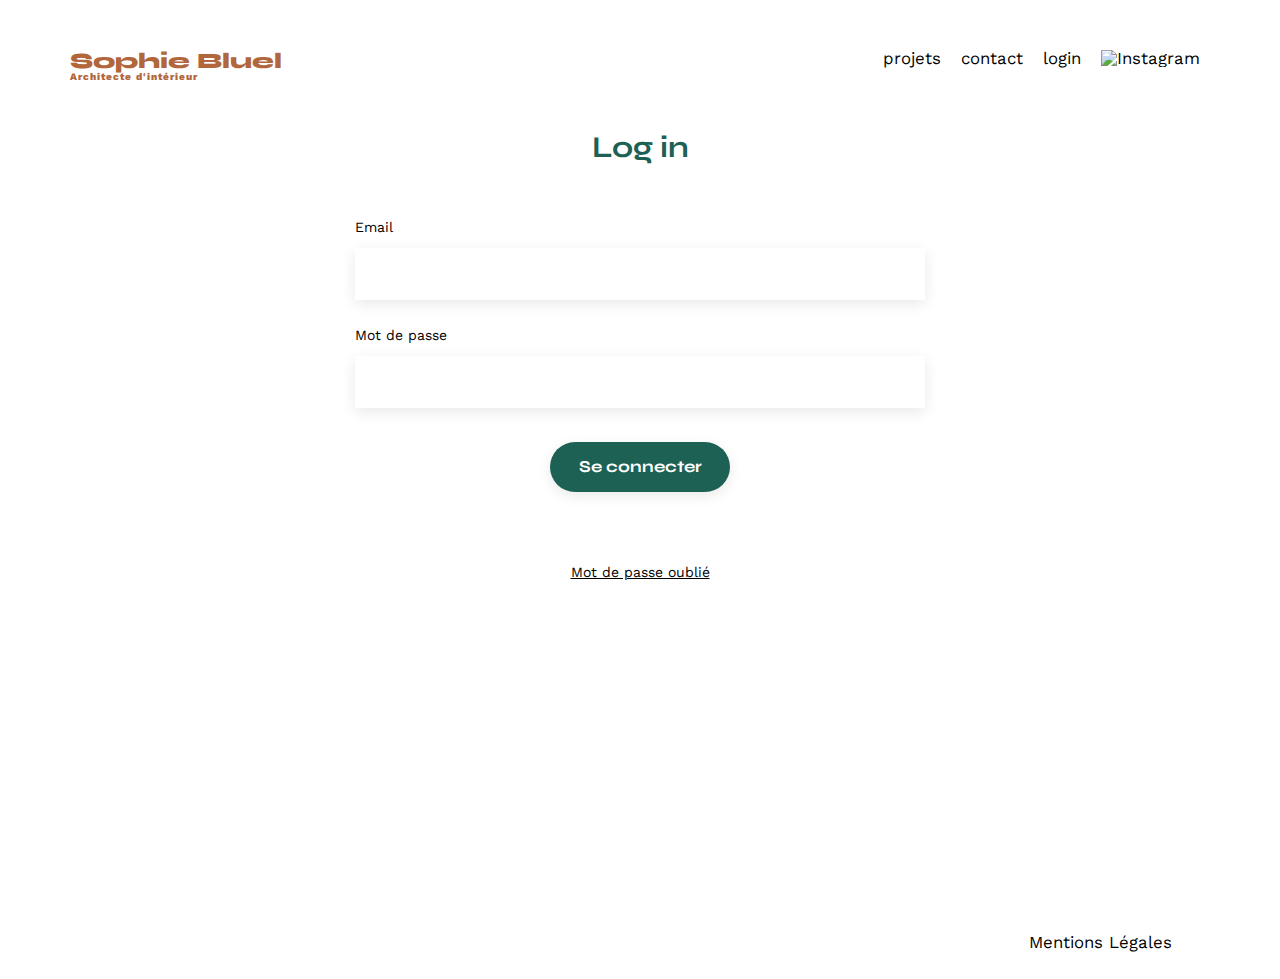
==== FrontEnd/pagesHtml/login.html @ 13aa315e "Page d'acceuil terminée avec filtres dynamiques et fonctionnels + intégration page login" ====
<!DOCTYPE html>
<html lang="fr">
<head>
	<meta charset="UTF-8">
	<title>Sophie Bluel - Architecte d'intérieur-administrateur</title>
	<meta name="viewport" content="width=device-width, initial-scale=1.0">
	<link rel="preconnect" href="https://fonts.googleapis.com">
	<link rel="preconnect" href="https://fonts.gstatic.com" crossorigin>
	<link href="https://fonts.googleapis.com/css2?family=Syne:wght@700;800&family=Work+Sans&display=swap" rel="stylesheet">
	<meta name="description" content="">
	<link rel="stylesheet" href="../assets/style.css">
	<script type="module" src="../assets/login.js"></script>
</head>
<body>
<header>
	<h1>Sophie Bluel <span>Architecte d'intérieur</span></h1>
	<nav>
		<ul>
			<li>projets</li>
			<li>contact</li>
			<li>login</li>
			<li><img src="../assets/icons/instagram.png" alt="Instagram"></li>
		</ul>
	</nav>
</header>
<main>
	<section id="contact">
		<h2>Log in</h2>
		<form class="logIn" action="#" method="post">
			<label for="email">Email</label>
			<input type="email" name="email" id="email">
			<label for="password">Mot de passe</label>
			<input type="password" name="password" id="password">
			<input type="submit" value="Se connecter">
		</form>
	</section>
	<a class="motDePasse" href="#">Mot de passe oublié</a>
</main>
<footer>
	<nav>
		<ul>
			<li>Mentions Légales</li>
		</ul>
	</nav>
</footer>
</body>
</html>
---- FrontEnd/assets/style.css ----
/* http://meyerweb.com/eric/tools/css/reset/
   v2.0 | 20110126
   License: none (public domain)
*/

html, body, div, span, applet, object, iframe,
h1, h2, h3, h4, h5, h6, p, blockquote, pre,
a, abbr, acronym, address, big, cite, code,
del, dfn, em, img, ins, kbd, q, s, samp,
small, strike, strong, sub, sup, tt, var,
b, u, i, center,
dl, dt, dd, ol, ul, li,
fieldset, form, label, legend,
table, caption, tbody, tfoot, thead, tr, th, td,
article, aside, canvas, details, embed,
figure, figcaption, footer, header, hgroup,
menu, nav, output, ruby, section, summary,
time, mark, audio, video {
	margin: 0;
	padding: 0;
	border: 0;
	font-size: 100%;
	font: inherit;
	vertical-align: baseline;
}
/* HTML5 display-role reset for older browsers */
article, aside, details, figcaption, figure,
footer, header, hgroup, menu, nav, section {
	display: block;
}
body {
	line-height: 1;
}
ol, ul {
	list-style: none;
}
blockquote, q {
	quotes: none;
}
blockquote:before, blockquote:after,
q:before, q:after {
	content: '';
	content: none;
}
table {
	border-collapse: collapse;
	border-spacing: 0;
}
/** end reset css**/
body {
	max-width: 1140px;
	margin:auto;
	font-family: 'Work Sans' ;
	font-size: 14px;
}
header {
	display: flex;
	justify-content: space-between;
	margin: 50px 0
}
section {
	margin: 50px 0
}

h1{
	display: flex;
	flex-direction: column;
	font-family: 'Syne';
	font-size: 22px;
	font-weight: 800;
	color: #B1663C
}

h1 > span {
	font-family: 'Work Sans';
	font-size:10px;
	letter-spacing: 0.1em;
;
}

h2{
	font-family: 'Syne';
	font-weight: 700;
	font-size: 30px;
	color: #1D6154
}
nav ul {
	display: flex;
	align-items: center;
	list-style-type: none;

}
nav li {
	padding: 0 10px;
	font-size: 1.2em;
}

li:hover {
	color: #B1663C;
}
#introduction {
	display: flex;
	align-items: center;
}
#introduction figure {
	flex: 1
}
#introduction img {
	display: block;
	margin: auto;
	width: 80%;
}

#introduction article {
	flex: 1
}
#introduction h2 {
	margin-bottom: 1em;
}

#introduction p {
	margin-bottom: 0.5em;
}
#portfolio h2 {
	text-align: center;
	margin-bottom: 1em;
}
.gallery {
	width: 100%;
	display: grid;
	grid-template-columns: 1fr 1fr 1fr;
	grid-column-gap: 20px;
	grid-row-gap: 20px;
}
.gallery img {
	width: 100%;

}

/* Ajout code */

a {
	text-decoration: none;
	color: inherit;
}

.logIn {
	margin-top: 150px;
	margin-bottom: 40px;
}
.motDePasse {
	text-decoration: underline;
	cursor: pointer;
	display: block;
	text-align: center;
	margin-bottom: 355px;
}

.filters {
	display: flex;
	justify-content: center;
	gap: 10px;
	margin: 2em 0 3em 0;
}

.filtersButton {
	font-family: 'Syne';
	font-weight: 700;
	color: #1D6154;
	border: 1px solid #1D6154;
	border-radius: 60px ;
	background-color: white;
	text-align: center;
	padding: 0.5rem 1rem;
	cursor: pointer;
}

.filtersButton:hover,
.filtersButtonActivated {
	color: white;
	background-color: #1D6154;
}

#contact {
	width: 50%;
margin: auto;
}
#contact > * {
	text-align: center;

}
#contact h2{
	margin-bottom: 20px;
}
#contact form {
	text-align: left;
	margin-top:30px;
	display: flex;
	flex-direction: column;
}

#contact input {
	height: 50px;
	font-size: 1.2em;
	border: none;
	box-shadow: 0px 4px 14px rgba(0, 0, 0, 0.09);
}
#contact label {
	margin: 2em 0 1em 0;
}
#contact textarea {
	border: none;
	box-shadow: 0px 4px 14px rgba(0, 0, 0, 0.09);
}

input[type="submit"]{
	font-family: 'Syne';
	font-weight: 700;
	color: white;
	background-color: #1D6154;
	margin : 2em auto ;
	width: 180px;
	text-align: center;
	border-radius: 60px ;
}

footer nav ul {
	display: flex;
	justify-content: flex-end;
	margin: 2em
}
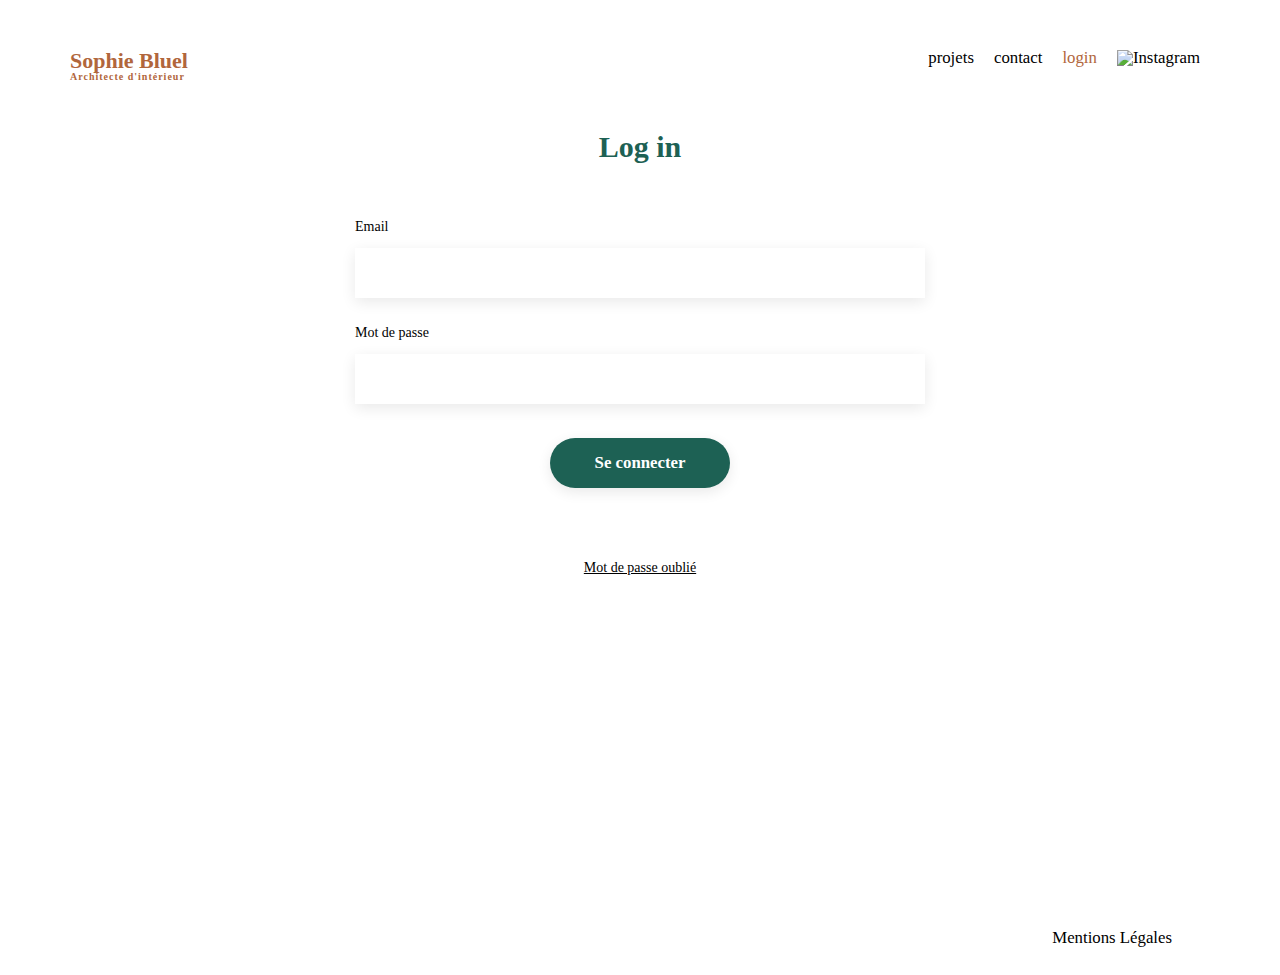
==== commit 5e03ffba: "Page login créée et fonctionnelle +  page mode édition créée, logout fonctionnel, lien modal créé (n" ====
--- a/FrontEnd/pagesHtml/login.html
+++ b/FrontEnd/pagesHtml/login.html
@@ -1,47 +1,50 @@
 <!DOCTYPE html>
 <html lang="fr">
+
 <head>
 	<meta charset="UTF-8">
 	<title>Sophie Bluel - Architecte d'intérieur-administrateur</title>
 	<meta name="viewport" content="width=device-width, initial-scale=1.0">
 	<link rel="preconnect" href="https://fonts.googleapis.com">
 	<link rel="preconnect" href="https://fonts.gstatic.com" crossorigin>
-	<link href="https://fonts.googleapis.com/css2?family=Syne:wght@700;800&family=Work+Sans&display=swap" rel="stylesheet">
+	<link href="https://fonts.googleapis.com/css2?family=Syne:wght@700;800&family=Work+Sans&display=swap">
 	<meta name="description" content="">
 	<link rel="stylesheet" href="../assets/style.css">
 	<script type="module" src="../assets/login.js"></script>
 </head>
+
 <body>
-<header>
-	<h1>Sophie Bluel <span>Architecte d'intérieur</span></h1>
-	<nav>
-		<ul>
-			<li>projets</li>
-			<li>contact</li>
-			<li>login</li>
-			<li><img src="../assets/icons/instagram.png" alt="Instagram"></li>
-		</ul>
-	</nav>
-</header>
-<main>
-	<section id="contact">
-		<h2>Log in</h2>
-		<form class="logIn" action="#" method="post">
-			<label for="email">Email</label>
-			<input type="email" name="email" id="email">
-			<label for="password">Mot de passe</label>
-			<input type="password" name="password" id="password">
-			<input type="submit" value="Se connecter">
-		</form>
-	</section>
-	<a class="motDePasse" href="#">Mot de passe oublié</a>
-</main>
-<footer>
-	<nav>
-		<ul>
-			<li>Mentions Légales</li>
-		</ul>
-	</nav>
-</footer>
+	<header>
+		<h1>Sophie Bluel <span>Architecte d'intérieur</span></h1>
+		<nav>
+			<ul>
+				<li><a href="../index.html">projets</a></li>
+				<li>contact</li>
+				<li class="liActivated">login</li>
+				<li><img src="../assets/icons/instagram.png" alt="Instagram"></li>
+			</ul>
+		</nav>
+	</header>
+	<main>
+		<section id="contact">
+			<h2>Log in</h2>
+			<form class="logIn" action="#" method="post">
+				<label for="email">Email</label>
+				<input type="email" name="email" id="email">
+				<label for="password">Mot de passe</label>
+				<input type="password" name="password" id="password">
+				<input type="submit" value="Se connecter">
+			</form>
+		</section>
+		<a class="motDePasse" href="#">Mot de passe oublié</a>
+	</main>
+	<footer>
+		<nav>
+			<ul>
+				<li>Mentions Légales</li>
+			</ul>
+		</nav>
+	</footer>
 </body>
+
 </html>--- a/FrontEnd/assets/style.css
+++ b/FrontEnd/assets/style.css
@@ -3,19 +3,87 @@
    License: none (public domain)
 */
 
-html, body, div, span, applet, object, iframe,
-h1, h2, h3, h4, h5, h6, p, blockquote, pre,
-a, abbr, acronym, address, big, cite, code,
-del, dfn, em, img, ins, kbd, q, s, samp,
-small, strike, strong, sub, sup, tt, var,
-b, u, i, center,
-dl, dt, dd, ol, ul, li,
-fieldset, form, label, legend,
-table, caption, tbody, tfoot, thead, tr, th, td,
-article, aside, canvas, details, embed,
-figure, figcaption, footer, header, hgroup,
-menu, nav, output, ruby, section, summary,
-time, mark, audio, video {
+html,
+body,
+div,
+span,
+applet,
+object,
+iframe,
+h1,
+h2,
+h3,
+h4,
+h5,
+h6,
+p,
+blockquote,
+pre,
+a,
+abbr,
+acronym,
+address,
+big,
+cite,
+code,
+del,
+dfn,
+em,
+img,
+ins,
+kbd,
+q,
+s,
+samp,
+small,
+strike,
+strong,
+sub,
+sup,
+tt,
+var,
+b,
+u,
+i,
+center,
+dl,
+dt,
+dd,
+ol,
+ul,
+li,
+fieldset,
+form,
+label,
+legend,
+table,
+caption,
+tbody,
+tfoot,
+thead,
+tr,
+th,
+td,
+article,
+aside,
+canvas,
+details,
+embed,
+figure,
+figcaption,
+footer,
+header,
+hgroup,
+menu,
+nav,
+output,
+ruby,
+section,
+summary,
+time,
+mark,
+audio,
+video {
 	margin: 0;
 	padding: 0;
 	border: 0;
@@ -23,46 +91,68 @@
 	font: inherit;
 	vertical-align: baseline;
 }
+
 /* HTML5 display-role reset for older browsers */
-article, aside, details, figcaption, figure,
-footer, header, hgroup, menu, nav, section {
+article,
+aside,
+details,
+figcaption,
+figure,
+footer,
+header,
+hgroup,
+menu,
+nav,
+section {
 	display: block;
 }
+
 body {
 	line-height: 1;
 }
-ol, ul {
+
+ol,
+ul {
 	list-style: none;
 }
-blockquote, q {
+
+blockquote,
+q {
 	quotes: none;
 }
-blockquote:before, blockquote:after,
-q:before, q:after {
+
+blockquote:before,
+blockquote:after,
+q:before,
+q:after {
 	content: '';
 	content: none;
 }
+
 table {
 	border-collapse: collapse;
 	border-spacing: 0;
 }
+
 /** end reset css**/
 body {
 	max-width: 1140px;
-	margin:auto;
-	font-family: 'Work Sans' ;
+	margin: auto;
+	font-family: 'Work Sans';
 	font-size: 14px;
 }
+
 header {
 	display: flex;
 	justify-content: space-between;
 	margin: 50px 0
 }
+
 section {
 	margin: 50px 0
 }
 
-h1{
+h1 {
 	display: flex;
 	flex-direction: column;
 	font-family: 'Syne';
@@ -71,25 +161,27 @@
 	color: #B1663C
 }
 
-h1 > span {
+h1>span {
 	font-family: 'Work Sans';
-	font-size:10px;
+	font-size: 10px;
 	letter-spacing: 0.1em;
-;
-}
-
-h2{
+	;
+}
+
+h2 {
 	font-family: 'Syne';
 	font-weight: 700;
 	font-size: 30px;
 	color: #1D6154
 }
+
 nav ul {
 	display: flex;
 	align-items: center;
 	list-style-type: none;
 
 }
+
 nav li {
 	padding: 0 10px;
 	font-size: 1.2em;
@@ -98,13 +190,16 @@
 li:hover {
 	color: #B1663C;
 }
+
 #introduction {
 	display: flex;
 	align-items: center;
 }
+
 #introduction figure {
 	flex: 1
 }
+
 #introduction img {
 	display: block;
 	margin: auto;
@@ -114,6 +209,7 @@
 #introduction article {
 	flex: 1
 }
+
 #introduction h2 {
 	margin-bottom: 1em;
 }
@@ -121,10 +217,12 @@
 #introduction p {
 	margin-bottom: 0.5em;
 }
+
 #portfolio h2 {
 	text-align: center;
 	margin-bottom: 1em;
 }
+
 .gallery {
 	width: 100%;
 	display: grid;
@@ -132,22 +230,56 @@
 	grid-column-gap: 20px;
 	grid-row-gap: 20px;
 }
+
 .gallery img {
 	width: 100%;
 
 }
 
 /* Ajout code */
+.blackBar {
+	background-color: #000;
+	color: #ffffff;
+	width: 100%;
+	height: 60px;
+	display: flex;
+	justify-content: center;
+	align-items: center;
+	gap:12px;
+	margin: 0;
+}
+
+.liActivated{
+	color: #B1663C;
+}
 
 a {
 	text-decoration: none;
 	color: inherit;
 }
 
+
+.linkModifierElement {
+	color: #000;
+	font-family: "Work Sans";
+	font-size: 14px;
+	font-style: normal;
+	font-weight: 400;
+	line-height: normal;
+	gap: 10px;
+	margin-left: 30px;
+	display:inline;
+}
+
+.linkModifierElementRemove{
+	display: none;
+}
+
 .logIn {
 	margin-top: 150px;
 	margin-bottom: 40px;
 }
+
 .motDePasse {
 	text-decoration: underline;
 	cursor: pointer;
@@ -163,38 +295,77 @@
 	margin: 2em 0 3em 0;
 }
 
-.filtersButton {
+.filterButton {
 	font-family: 'Syne';
 	font-weight: 700;
 	color: #1D6154;
 	border: 1px solid #1D6154;
-	border-radius: 60px ;
+	border-radius: 60px;
 	background-color: white;
 	text-align: center;
 	padding: 0.5rem 1rem;
 	cursor: pointer;
 }
 
-.filtersButton:hover,
-.filtersButtonActivated {
+.filterButton:hover,
+.filterButtonActivated {
 	color: white;
 	background-color: #1D6154;
 }
 
+
+/* fenêtre modal */
+
+* {
+    box-sizing: border-box;
+}
+
+.modal {
+    position: fixed;
+	display: flex;
+	justify-content: center;
+	align-items: center;
+    top: 0;
+    left: 0;
+    width: 100%;
+    height: 100%;
+    background-color: rgba(0, 0, 0, 0.3);
+    border-radius: 10px;
+	
+}
+
+.modal-coantainer {
+	/* Ajoute une barre pour scroller au besoin */
+	overflow: auto;
+	width: 630px;
+	/* Permet de laisser une marge en cas d'écran ou fenêtre trop petit */
+	min-width: calc(100vw - 20px);
+	min-height: calc(100vh - 20px);  /*690px*/
+	height: 690px;
+	padding: 25px;
+	background-color: #ffffff;
+}
+
+
+/* Fin ajout code */
+
 #contact {
 	width: 50%;
-margin: auto;
-}
-#contact > * {
+	margin: auto;
+}
+
+#contact>* {
 	text-align: center;
 
 }
-#contact h2{
+
+#contact h2 {
 	margin-bottom: 20px;
 }
+
 #contact form {
 	text-align: left;
-	margin-top:30px;
+	margin-top: 30px;
 	display: flex;
 	flex-direction: column;
 }
@@ -205,28 +376,29 @@
 	border: none;
 	box-shadow: 0px 4px 14px rgba(0, 0, 0, 0.09);
 }
+
 #contact label {
 	margin: 2em 0 1em 0;
 }
+
 #contact textarea {
 	border: none;
 	box-shadow: 0px 4px 14px rgba(0, 0, 0, 0.09);
 }
 
-input[type="submit"]{
+input[type="submit"] {
 	font-family: 'Syne';
 	font-weight: 700;
 	color: white;
 	background-color: #1D6154;
-	margin : 2em auto ;
+	margin: 2em auto;
 	width: 180px;
 	text-align: center;
-	border-radius: 60px ;
+	border-radius: 60px;
 }
 
 footer nav ul {
 	display: flex;
 	justify-content: flex-end;
 	margin: 2em
-}
-
+}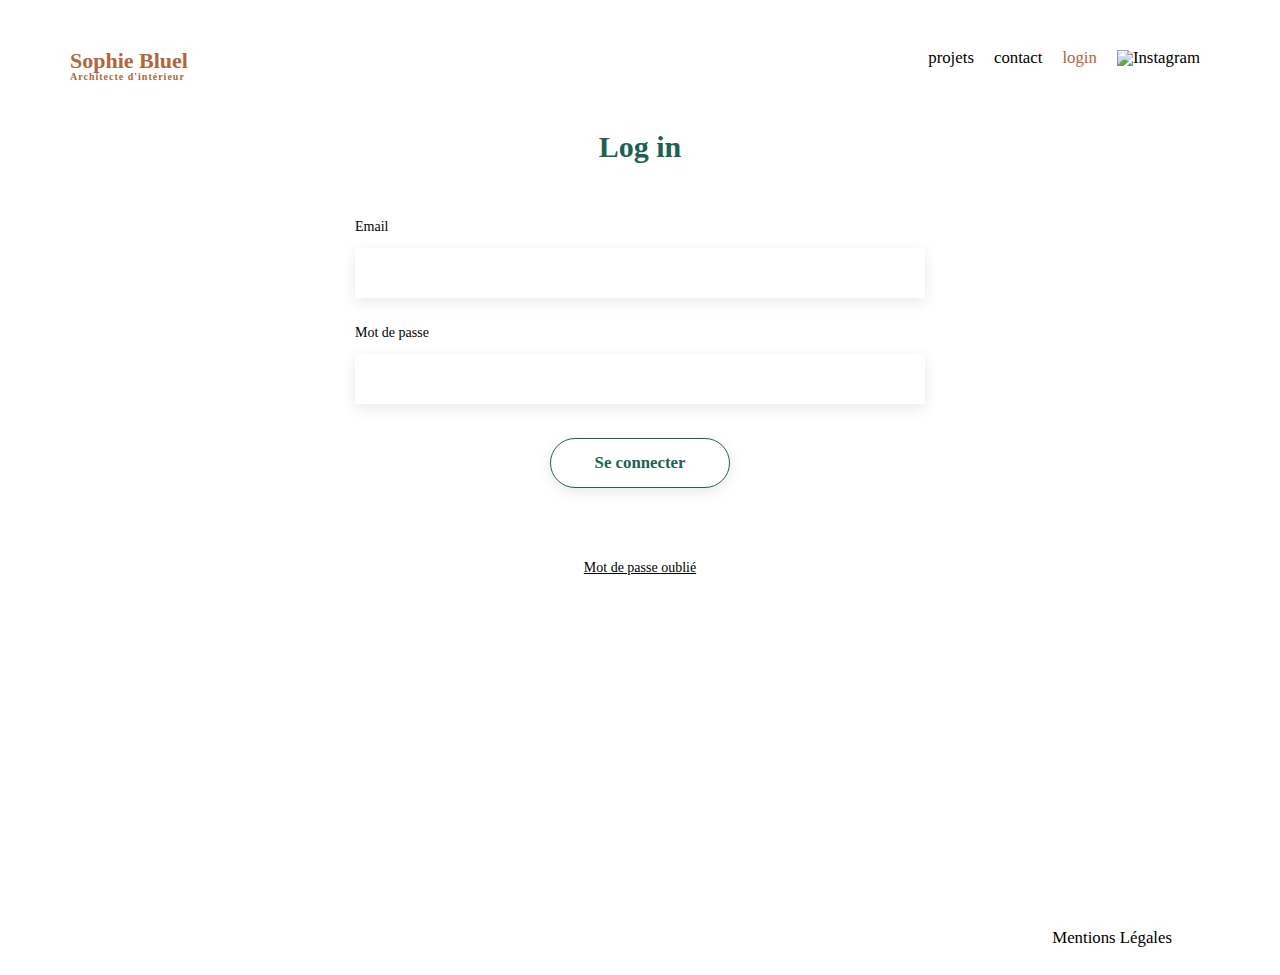
==== commit a9ffae7c: "Navigation dans  la modale + Création et gestion du formulaire ajout de projet + gestion des erreurs" ====
--- a/FrontEnd/pagesHtml/login.html
+++ b/FrontEnd/pagesHtml/login.html
@@ -9,6 +9,7 @@
 	<link rel="preconnect" href="https://fonts.gstatic.com" crossorigin>
 	<link href="https://fonts.googleapis.com/css2?family=Syne:wght@700;800&family=Work+Sans&display=swap">
 	<meta name="description" content="">
+
 	<link rel="stylesheet" href="../assets/style.css">
 	<script type="module" src="../assets/login.js"></script>
 </head>
@@ -28,12 +29,12 @@
 	<main>
 		<section id="contact">
 			<h2>Log in</h2>
-			<form class="logIn" action="#" method="post">
+			<form id="logForm" class="logIn" action="#" method="post">
 				<label for="email">Email</label>
 				<input type="email" name="email" id="email">
 				<label for="password">Mot de passe</label>
 				<input type="password" name="password" id="password">
-				<input type="submit" value="Se connecter">
+				<input type="submit"  class="logForm" value="Se connecter">
 			</form>
 		</section>
 		<a class="motDePasse" href="#">Mot de passe oublié</a>
--- a/FrontEnd/assets/style.css
+++ b/FrontEnd/assets/style.css
@@ -236,7 +236,10 @@
 
 }
 
-/* Ajout code */
+/* //////////////////////////////////////////////////////////////////////////////////////// */
+
+/* DEBUT AJOUT CODE */
+
 .blackBar {
 	background-color: #000;
 	color: #ffffff;
@@ -245,11 +248,11 @@
 	display: flex;
 	justify-content: center;
 	align-items: center;
-	gap:12px;
+	gap: 12px;
 	margin: 0;
 }
 
-.liActivated{
+.liActivated {
 	color: #B1663C;
 }
 
@@ -258,8 +261,7 @@
 	color: inherit;
 }
 
-
-.linkModifierElement {
+.linkEditItem {
 	color: #000;
 	font-family: "Work Sans";
 	font-size: 14px;
@@ -268,10 +270,10 @@
 	line-height: normal;
 	gap: 10px;
 	margin-left: 30px;
-	display:inline;
-}
-
-.linkModifierElementRemove{
+	display: inline;
+}
+
+.linkEditItemRemove {
 	display: none;
 }
 
@@ -295,7 +297,10 @@
 	margin: 2em 0 3em 0;
 }
 
-.filterButton {
+.filterButton,
+.btn,
+.contactForm,
+.logForm {
 	font-family: 'Syne';
 	font-weight: 700;
 	color: #1D6154;
@@ -308,46 +313,213 @@
 }
 
 .filterButton:hover,
-.filterButtonActivated {
+.btn:hover,
+.filterButtonActivated,
+#logForm input[type="submit"]:hover {
 	color: white;
 	background-color: #1D6154;
 }
 
 
-/* fenêtre modal */
+/******* ajout code fenêtre modal *********/
 
 * {
-    box-sizing: border-box;
+	box-sizing: border-box;
 }
 
 .modal {
-    position: fixed;
+	position: fixed;
 	display: flex;
 	justify-content: center;
 	align-items: center;
-    top: 0;
-    left: 0;
-    width: 100%;
-    height: 100%;
-    background-color: rgba(0, 0, 0, 0.3);
-    border-radius: 10px;
-	
-}
-
-.modal-coantainer {
+	top: 0;
+	left: 0;
+	width: 100%;
+	height: 100%;
+	background-color: rgba(0, 0, 0, 0.3);
+	visibility: hidden;
+	opacity: 0;
+	transition: .2s;
+}
+
+/* affichage seulement et seulemnt si présence des deux classes */
+.modal.show {
+	visibility: visible;
+	opacity: 1;
+}
+
+.modal-content {
 	/* Ajoute une barre pour scroller au besoin */
 	overflow: auto;
 	width: 630px;
-	/* Permet de laisser une marge en cas d'écran ou fenêtre trop petit */
-	min-width: calc(100vw - 20px);
-	min-height: calc(100vh - 20px);  /*690px*/
-	height: 690px;
+	/* Permet de laisser une marge en cas d'écran ou fenêtre trop petits */
+	max-width: calc(100vw - 20px);
+	max-height: calc(100vh - 20px);
 	padding: 25px;
 	background-color: #ffffff;
-}
-
-
-/* Fin ajout code */
+	border-radius: 10px;
+	padding: 10px 100px;
+	text-align: center;
+	position: relative;
+}
+
+.displayNone {
+	display: none;
+}
+
+.fa-arrow-left {
+	position: absolute;
+	top: 25px;
+	left: 30px;
+	cursor: pointer;
+	width: 24px;
+	height: 24px;
+}
+
+.fa-xmark {
+	position: absolute;
+	top: 25px;
+	right: 30px;
+	cursor: pointer;
+	width: 24px;
+	height: 24px;
+}
+
+.tiltleModal{
+	margin: 60px 0 45px 0;
+	color: #000;
+	font-family: "Work Sans";
+	font-size: 26px;
+	font-style: normal;
+	font-weight: 400;
+	line-height: normal;
+}
+
+.modal-body {
+	display: flex;
+	flex-wrap: wrap;
+	row-gap: 25px;
+	column-gap: 7px;
+	margin-bottom: 55px;
+}
+
+.modal-body img {
+	width: 80px;
+	height: 105px;
+}
+
+.modal-body figure {
+	position:relative
+}
+
+/* trash link */
+.fa-trash-can {
+	position: absolute;
+	top: 5px;
+	right: 5px;
+	background-color: #000000;
+	color: #ffffff;
+	padding: 3px 4px;
+	border-radius: 2px;
+	cursor: pointer;
+}
+
+.modal-footer {
+	padding: 45px 0;
+	border-top: solid 1px #B3B3B3;
+}
+
+.line {
+	height: 25px;
+	border-bottom: solid 1px #B3B3B3;
+
+}
+
+.pictureContainer {
+	width: 420px;
+	height: 170px;
+	border-radius: 3px;
+	background-color: #E8F1F6;
+	display: flex;
+	flex-direction: column;
+	align-items: center;
+	justify-content: center;
+	padding: 20px;
+	margin-bottom: 30px;
+	}
+	
+	.pictureContainer p {
+		color: #444444;
+		font-family: "Work Sans";
+		font-size: 10px;
+		font-style: normal;
+		font-weight: 400;
+		line-height: normal;
+	}
+	
+.fa-image {
+	font-size: 75px;
+	color: #B9C5CC;
+	margin-bottom: 7px;
+}
+
+.btnAddPicture {
+	width: 175px;
+	height: 35px;
+	border-radius: 50px;
+	background-color: #CBD6DC;
+	border: none;
+	color: #306685;
+	margin-bottom: 7px;
+	font-size: 14px;
+}
+
+.formContent {
+	display: flex;
+	flex-direction: column;
+	text-align: left;
+	margin-top: 30px;
+	font-size: 1rem;
+}
+
+.formContent label {
+	color: #3D3D3D;
+	font-family: "Work Sans";
+	font-size: 14px;
+	font-style: normal;
+	font-weight: 500;
+	line-height: normal;
+	margin-bottom: 10px;
+}
+
+.formContent input,
+.formContent select {
+	margin-bottom: 20px;
+	height: 50px;
+	border: none;
+	box-shadow: 0px 4px 14px rgba(0, 0, 0, 0.09);
+	background: #FFF;
+}
+
+.btnGrey {
+	background-color: #A7A7A7;
+	color: #ffffff;
+	border: none;
+}
+
+input[type="file"] {
+	opacity: 0;
+	height: 0px;
+}
+
+.imgPreview {
+	width: 130px;
+	height: 170px;
+}
+
+/* FIN AJOUT CODE */
+
+/* ////////////////////////////////////////////////////////////////////////////////////////////// */
 
 #contact {
 	width: 50%;
@@ -389,12 +561,20 @@
 input[type="submit"] {
 	font-family: 'Syne';
 	font-weight: 700;
-	color: white;
-	background-color: #1D6154;
 	margin: 2em auto;
 	width: 180px;
 	text-align: center;
 	border-radius: 60px;
+	cursor: pointer;
+}
+
+
+.contactForm {
+	background-color: #1D6154;
+	color: white;
+}
+#logForm input[type="submit"]{
+	border: 1px solid #1D6154
 }
 
 footer nav ul {
